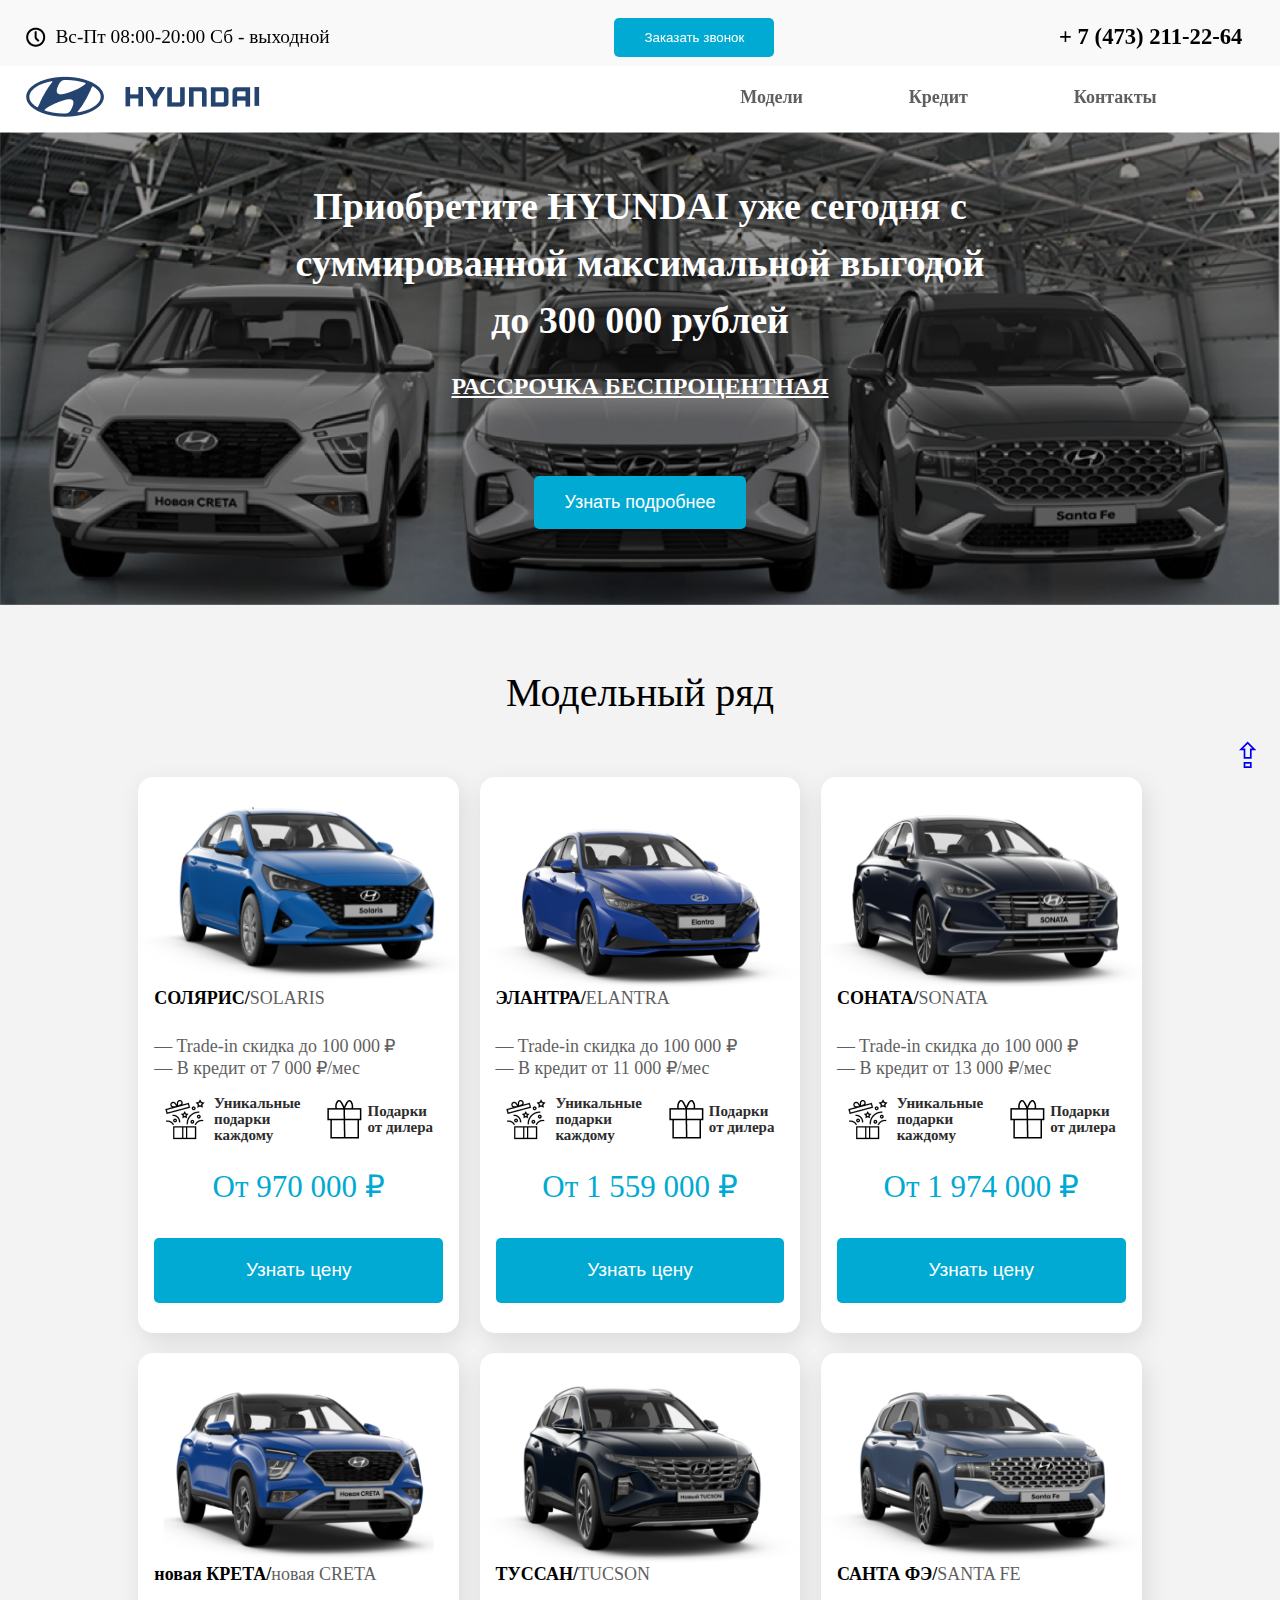
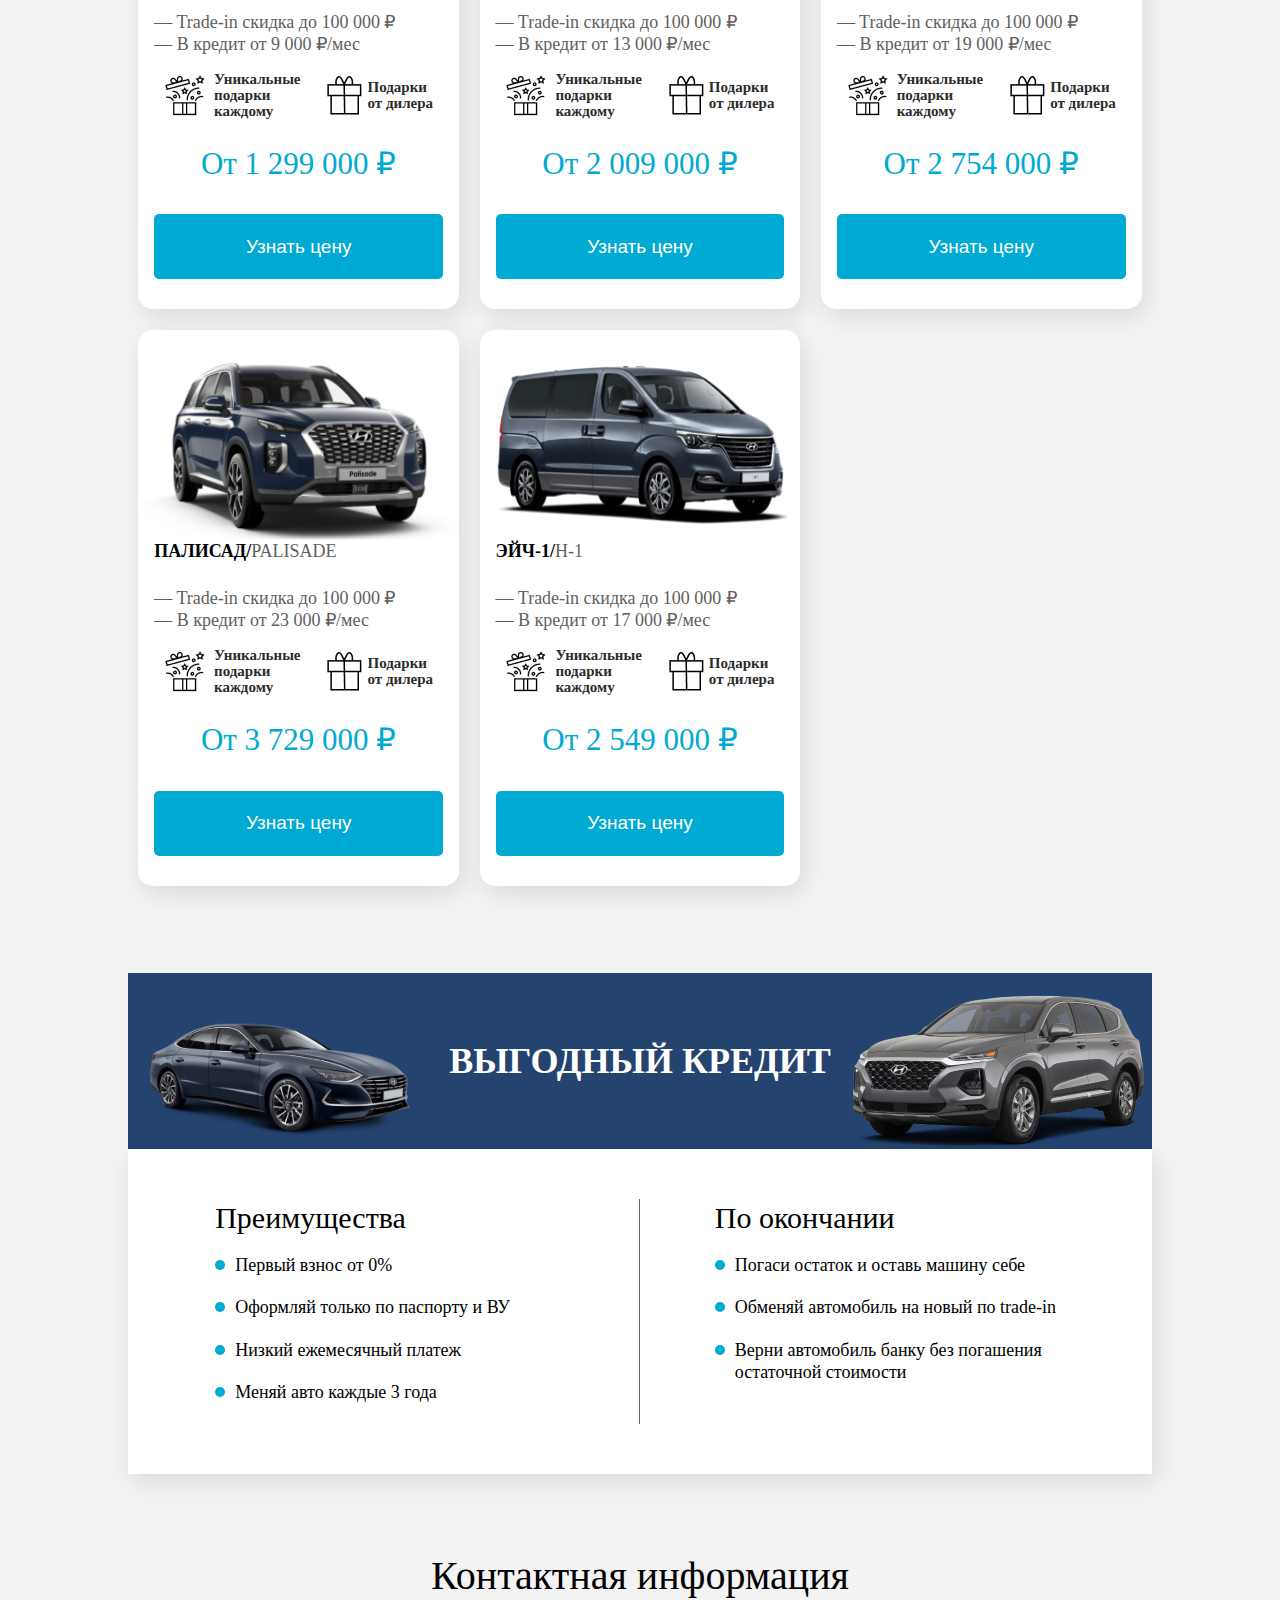
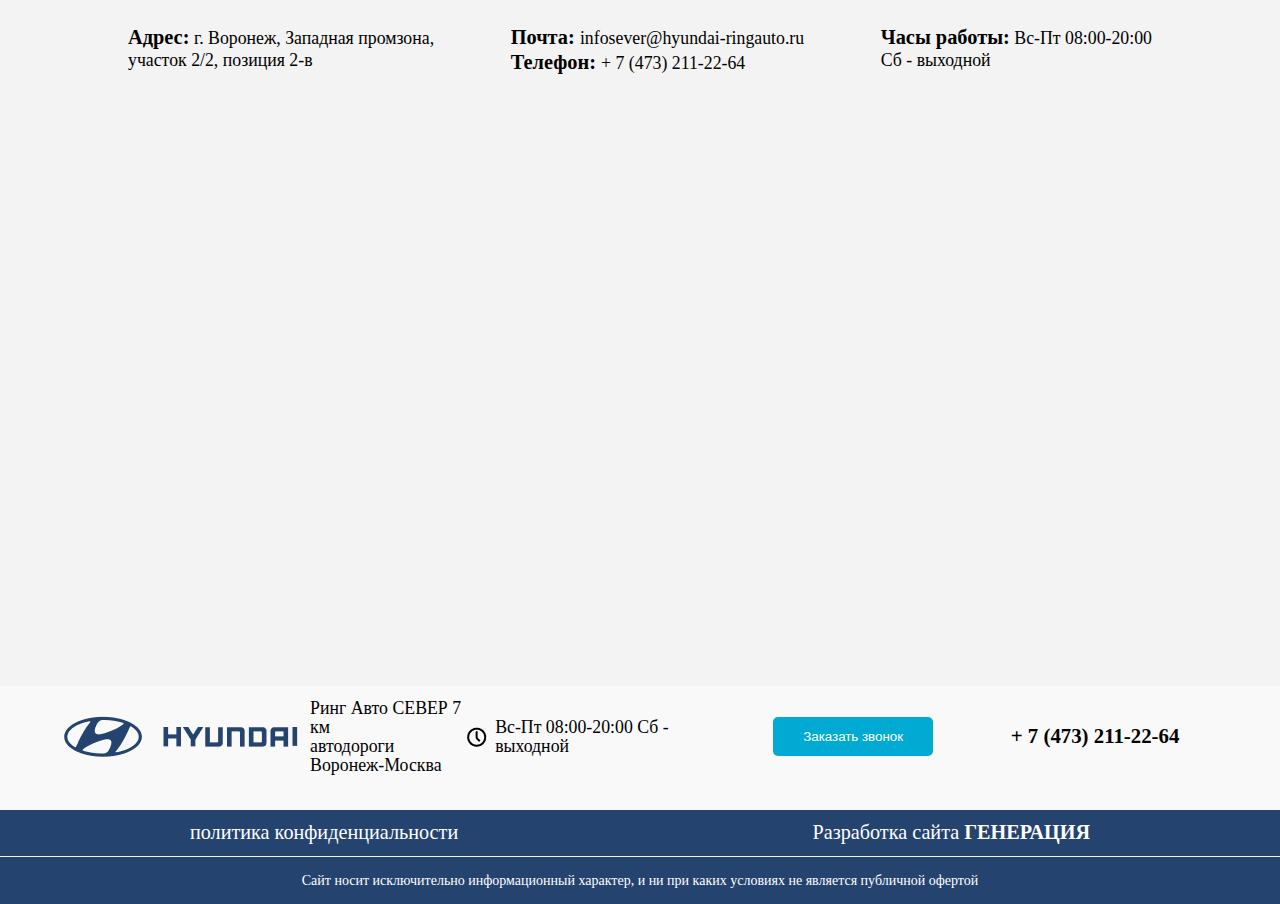
==== index.html @ 4376c02e "first commit" ====
<!DOCTYPE html>
<html lang="ru">
<head>
    <meta charset="UTF-8">
    <meta http-equiv="X-UA-Compatible" content="IE=edge">
    <meta name="viewport" content="width=device-width, initial-scale=1.0">
    <title>Hyundai</title>
    <link rel="stylesheet" href="style.css">
    <link rel="stylesheet" href="adaptiv.css">
    <script src="https://code.jquery.com/jquery-3.4.1.slim.min.js"></script>
    <script src="https://code.jquery.com/jquery-3.4.1.min.js" integrity="sha256-CSXorXvZcTkaix6Yvo6HppcZGetbYMGWSFlBw8HfCJo=" crossorigin="anonymous"></script>
    <script src="burger.js"></script>
    <script src="scroll.js"></script>
</head>
<body  id="navigation">
    <header class="header">
        <div class="top_mix">
            <div class="top_img_loc">
                <img src="./img/location.png" alt="location">
                <a>
                    Ринг Авто СЕВЕР  7 км автодороги Воронеж-Москва
                </a>
            </div>

            <div class="poz_index">
                <ul>
                    <li class="top_img_time menu_grid2">
                        <img src="./img/time.png" alt="time">
                        <p>
                            Вс-Пт 08:00-20:00 Сб - выходной 
                        </p>
                    </li>

                    <li class="menu_grid1">
                        <button class="button">
                            <a>Заказать звонок</a>
                        </button>
                    </li>

                    <li>
                        <h3>
                            + 7 (473) 211-22-64
                        </h3>
                    </li>
                </ul>
            </div>
        </div>
          <div class="conteiner">
            <div class="header__body">
                <a href="index.html" class="header__logo">
                  <img src="./img/Hyandai.png" alt="">
                </a>
                  <div class="header__burger">
                    <span> </span>
                  </div>
                    <nav class="header__menu">
                        <ol class="header__list">
                            <li>
                                <a href="#model" class="header__link">Модели</a>
                            </li>
                            <li>
                                <a href="#credit" class="header__link">Кредит</a>
                            </li>
                            <li>
                                <a href="#contact" class="header__link">Контакты</a>
                            </li>
                        </ol>
                    </nav>
                </div>
            </div> 
      </header>

    <div class="main_block">
        <img src="./img/main_block.png">

        <div class="main_block_txt">
            <h1>
                Приобретите HYUNDAI уже сегодня
                с суммированной максимальной выгодой до 300 000 рублей
            </h1>
            <p>
                рассрочка беспроцентная
            </p>
            <button>
               <a>Узнать подробнее</a>
            </button>
        </div>
    </div>

    <div>
        <p class="range" id="model">
            Модельный ряд
        </p>

        <div class="cars">
            <section>
                <div class="cars_top">
                    <img src="./img/car1.png">
                        <p>
                            <span class="cars_name">СОЛЯРИС/</span>SOLARIS
                        </p>
                </div>
                <p>
                    — Trade-in скидка до 100 000 ₽
                </p>
                <p>
                    — В кредит от 7 000 ₽/мес
                </p>
                <ul>
                    <li>
                        <img src="./img/gift-box-open.png">
                        <p>
                            Уникальные подарки каждому
                        </p>
                    </li>
                    <li>
                        <img src="./img/gift-box-close.png">
                        <p>
                            Подарки от дилера
                        </p>
                    </li>
                </ul>

                <div class="cars_bottom">
                    <a>
                        От 970 000 ₽
                    </a>
                    <br>
                    <button>
                        <a>Узнать цену</a>
                    </button>
                </div>
            </section>

            <section>
                <div class="cars_top">
                    <img src="./img/car2.png">
                        <p>
                            <span class="cars_name">ЭЛАНТРА/</span>ELANTRA
                        </p>
                </div>
                <p>
                    — Trade-in скидка до 100 000 ₽
                </p>
                <p>
                    — В кредит от 11 000 ₽/мес
                </p>
                <ul>
                    <li>
                        <img src="./img/gift-box-open.png">
                        <p>
                            Уникальные подарки каждому
                        </p>
                    </li>
                    <li>
                        <img src="./img/gift-box-close.png">
                        <p>
                            Подарки от дилера
                        </p>
                    </li>
                </ul>

                <div class="cars_bottom">
                    <a>
                        От 1 559 000 ₽
                    </a>
                    <br>
                    <button>
                        <a>Узнать цену</a>
                    </button>
                </div>
            </section>

            <section>
                <div class="cars_top">
                    <img src="./img/car3.png">
                        <p>
                            <span class="cars_name">СОНАТА/</span>SONATA
                        </p>
                </div>
                <p>
                    — Trade-in скидка до 100 000 ₽
                </p>
                <p>
                    — В кредит от 13 000 ₽/мес
                </p>
                <ul>
                    <li>
                        <img src="./img/gift-box-open.png">
                        <p>
                            Уникальные подарки каждому
                        </p>
                    </li>
                    <li>
                        <img src="./img/gift-box-close.png">
                        <p>
                            Подарки от дилера
                        </p>
                    </li>
                </ul>

                <div class="cars_bottom">
                    <a>
                        От 1 974 000 ₽
                    </a>
                    <br>
                    <button>
                        <a>Узнать цену</a>
                    </button>
                </div>
            </section>

            <section>
                <div class="cars_top">
                    <img src="./img/car4.png">
                        <p>
                            <span class="cars_name">новая КРЕТА/</span>новая CRETA
                        </p>
                </div>
                <p>
                    — Trade-in скидка до 100 000 ₽
                </p>
                <p>
                    — В кредит от 9 000 ₽/мес
                </p>
                <ul>
                    <li>
                        <img src="./img/gift-box-open.png">
                        <p>
                            Уникальные подарки каждому
                        </p>
                    </li>
                    <li>
                        <img src="./img/gift-box-close.png">
                        <p>
                            Подарки от дилера
                        </p>
                    </li>
                </ul>

                <div class="cars_bottom">
                    <a>
                        От 1 299 000 ₽
                    </a>
                    <br>
                    <button>
                        <a>Узнать цену</a>
                    </button>
                </div>
            </section>

            <section>
                <div class="cars_top">
                    <img src="./img/car5.png">
                        <p>
                            <span class="cars_name">ТУССАН/</span>TUCSON
                        </p>
                </div>
                <p>
                    — Trade-in скидка до 100 000 ₽
                </p>
                <p>
                    — В кредит от 13 000 ₽/мес
                </p>
                <ul>
                    <li>
                        <img src="./img/gift-box-open.png">
                        <p>
                            Уникальные подарки каждому
                        </p>
                    </li>
                    <li>
                        <img src="./img/gift-box-close.png">
                        <p>
                            Подарки от дилера
                        </p>
                    </li>
                </ul>

                <div class="cars_bottom">
                    <a>
                        От 2 009 000 ₽
                    </a>
                    <br>
                    <button>
                        <a>Узнать цену</a>
                    </button>
                </div>
            </section>

            <section>
                <div class="cars_top">
                    <img src="./img/car6.png">
                        <p>
                            <span class="cars_name">САНТА ФЭ/</span>SANTA FE
                        </p>
                </div>
                <p>
                    — Trade-in скидка до 100 000 ₽
                </p>
                <p>
                    — В кредит от 19 000 ₽/мес
                </p>
                <ul>
                    <li>
                        <img src="./img/gift-box-open.png">
                        <p>
                            Уникальные подарки каждому
                        </p>
                    </li>
                    <li>
                        <img src="./img/gift-box-close.png">
                        <p>
                            Подарки от дилера
                        </p>
                    </li>
                </ul>

                <div class="cars_bottom">
                    <a>
                        От 2 754 000 ₽
                    </a>
                    <br>
                    <button>
                        <a>Узнать цену</a>
                    </button>
                </div>
            </section>

            <section>
                <div class="cars_top">
                    <img src="./img/car7.png">
                        <p>
                            <span class="cars_name">ПАЛИСАД/</span>PALISADE
                        </p>
                </div>
                <p>
                    — Trade-in скидка до 100 000 ₽
                </p>
                <p>
                    — В кредит от 23 000 ₽/мес
                </p>
                <ul>
                    <li>
                        <img src="./img/gift-box-open.png">
                        <p>
                            Уникальные подарки каждому
                        </p>
                    </li>
                    <li>
                        <img src="./img/gift-box-close.png">
                        <p>
                            Подарки от дилера
                        </p>
                    </li>
                </ul>

                <div class="cars_bottom">
                    <a>
                        От 3 729 000 ₽
                    </a>
                    <br>
                    <button>
                        <a>Узнать цену</a>
                    </button>
                </div>
            </section>

            <section>
                <div class="cars_top">
                    <img src="./img/car8.png">
                        <p>
                            <span class="cars_name">ЭЙЧ-1/</span>H-1
                        </p>
                </div>
                <p>
                    — Trade-in скидка до 100 000 ₽
                </p>
                <p>
                    — В кредит от 17 000 ₽/мес
                </p>
                <ul>
                    <li>
                        <img src="./img/gift-box-open.png">
                        <p>
                            Уникальные подарки каждому
                        </p>
                    </li>
                    <li>
                        <img src="./img/gift-box-close.png">
                        <p>
                            Подарки от дилера
                        </p>
                    </li>
                </ul>

                <div class="cars_bottom">
                    <a>
                        От 2 549 000 ₽
                    </a>
                    <br>
                    <button>
                        <a>Узнать цену</a>
                    </button>
                </div>
            </section>
        </div>
    </div>

    <div class="credit" id="credit">
        <div class="credit_top">
            <img  src="./img/credit1.png"> 
            <p>
                Выгодный кредит
            </p>
            <img  src="./img/credit2.png">
        </div>
        <div class="credit_bot">
            <ul>
                <h3>
                    Преимущества
                </h3>
                <li>
                    <p>
                        Первый взнос от 0%
                    </p>
                </li>
                <li>
                    <p>
                        Оформляй только по паспорту и ВУ
                    </p>
                </li>
                <li>
                    <p>
                        Низкий ежемесячный платеж
                    </p>
                </li>
                <li>
                    <p>
                        Меняй авто каждые 3 года
                    </p>
                </li>
            </ul>
            <i class="strip"></i>
            <ul>
                <h3>
                    По окончании
                </h3>
                <li>
                    <p>
                        Погаси остаток и оставь машину себе 
                    </p>
                </li>
                <li>
                    <p>
                        Обменяй автомобиль на новый по trade-in
                    </p>
                </li>
                <li>
                    <p>
                        Верни автомобиль банку без погашения остаточной стоимости
                    </p>
                </li>
            </ul>
        </div>
    </div>

    <div class="info" id="contact">
        <h3>
            Контактная информация
        </h3>
        
        <div class="info_map">
                <p>
                    <span class="accent">Адрес:</span>
                    г. Воронеж, Западная промзона,<br>
                    участок 2/2, позиция 2-в
                </p>
            
                <p>
                    <span class="accent">
                        Почта:
                    </span>
                    infosever@hyundai-ringauto.ru
                    <br>
                    <span class="accent">
                        Телефон:
                    </span>
                    + 7 (473) 211-22-64
                </p>
                <p>
                    <span class="accent">Часы работы:</span>
                    Вс-Пт 08:00-20:00 <br>
                    Сб - выходной
                </p>
        </div>
        <div class="map">
            <iframe src="https://www.google.com/maps/embed?pb=!1m18!1m12!1m3!1d39606.941495939085!2d39.182482649386344!3d51.65189271505143!2m3!1f0!2f0!3f0!3m2!1i1024!2i768!4f13.1!3m3!1m2!1s0x413b2e8b8ccb75a3%3A0x45e059f849ba9851!2z0KHQtdGA0LLQuNGB0L3Ri9C5INGG0LXQvdGC0YAgSFlVTkRBSQ!5e0!3m2!1sru!2sru!4v1643276879809!5m2!1sru!2sru"
              style="border:0; width: 100%;
              height: 500px;
              object-fit: cover;" allowfullscreen="" loading="lazy"></iframe>
        </div>
    </div>

    <div class="basement">
                <ul>
                    <li>
                        <img src="./img/Hyandai.png">
                            <p>
                                Ринг Авто СЕВЕР  7 км
                                <br>
                                 автодороги Воронеж-Москва
                            </p>
                    </li>
                    <li>
                        <img src="./img/time.png" alt="time">
                            <p>
                                Вс-Пт 08:00-20:00 Сб - выходной 
                            </p>
                    </li>
                    <li>
                        <button class="button">
                            <a>Заказать звонок</a>
                        </button>
                    </li>
                    <li>
                        <h3>
                            + 7 (473) 211-22-64
                        </h3>
                    </li>
                </ul>
                <nav class="header__menu">
                    <ol>
                        <li>
                            <a href="#navigation"  id="gotop"> ⇪ </a>
                        </li>
                    </ol>
                </nav>
    </div>
    <div class="genera">
        <p>
            политика конфиденциальности
        </p>
        <p>
            Разработка сайта
            <span style="font-weight: bold;text-transform: uppercase; ">
                Генерация
            </span>
        </p>
    </div>
    <div class="offer">
        <p>
            Сайт носит исключительно информационный характер, и ни при каких условиях не является публичной офертой
        </p>
    </div>
</body>
</html>
---- style.css ----
*,*:before,*:after
{
    padding: 0;
    margin: 0;
    border: 0;
    box-sizing: border-box;
}
html, body
{
    margin: 0;
    padding: 0;
    font-size: 110%;
    width: 100%;
    height: 100%;
    font-family: Hyundai Sans Head;
    background: #F3F3F3;
}
img
{
    max-width: 100%;
}
.conteiner
{
    display: grid;
    grid-column-start: 1;
    grid-column-end: 3;
}
.header {
    display: grid;
    grid-template-columns: 1fr 1fr;
    margin: 1rem 5rem;
    position: fixed;
    z-index: 50;
}
.header:before{
    position: fixed;
    content: '';
    top: 0;
    left: 0;
    width: 100%;
    height: 8rem;
    background: linear-gradient(to bottom, #F9F9F9 50%, #ffffff 50%);
    z-index: 3;
}


.header__body {
    position: relative;
    display: grid;
    grid-template-columns: 1fr 1fr;
    height: 80px;
    align-items: center;
    justify-content: space-between;
}
.header__logo {
    overflow: hidden;
    position: relative;
    z-index: 5;
    margin: auto;
    margin-left: 0;
}
.header__logo img{
    max-width: 100%;
    display: block;
}
.header__burger {
    display: none;
}
.header__list {
    display: flex;
    position: relative;
    z-index: 3;
    justify-content: space-evenly;
}
.header__list li {
    list-style: none;
    margin: 0 0 0 20px;
}
.header__link {
    font-style: normal;
    font-weight: 600;
    font-size: 18px;
    line-height: 50px;
    color: #5F5F5F;
    text-decoration: none;
}
.content {
    padding: 100px 0 0 0;
}
.header__menu{
    display: contents;
}

.header a:hover
{
    color:#00AAD2;
    cursor: pointer;
}
.header ul
{
    list-style: none;
    display: grid;
    grid-template-columns: 1fr 1fr 1fr;
    align-items: center;
    justify-items: end;
}

.top_img_loc
{
    display: flex;
    align-items: center;
    z-index: 3;
}
.poz_index
{
    z-index: 3;
}
.top_img_time
{
    display: flex;
    align-items: center;
}
.header img
{
    padding-right: 9px;
}

.button
{
    display: block;
    background: #00AAD2;
    border-radius: 5px;
    padding: 12px 30px;
    list-style: none;
    color: #FFFFFF;
    cursor: pointer;
}
.button:hover
{
    background: #8AE0F4;
}

.header h3:hover
{
    color:#00AAD2;
    cursor: pointer;
}

.main_block 
{
    padding: 8rem 0 3rem 0;
    z-index: 1;
}
.main_block img
{
    position: relative;
	width: 100%;
}
.top_mix
{
    display: grid;
    grid-template-columns: 1fr 1fr;
    grid-column-start: 1;
    grid-column-end: 3;
    grid-row-start: 1;
    grid-row-end: 2;
    z-index: 3;
    justify-content: space-between;
    align-items: center;
}
.main_block_txt
{
    display: flex;
    flex-direction: column;
    align-items: center;
}
.main_block_txt h1
{
    position: absolute;
    top: 240px;
    font-weight: bold;
    font-size: 62px;
    line-height: 77px;
    text-align: center;
    color: #FFFFFF;
    max-width: 55%;
    font-size: calc(5px + 2.5vw);
}

.main_block_txt p
{
    position: absolute;
    top: 520px;
    font-weight: bold;
    font-size: 30px;
    line-height: 37px;
    text-transform: uppercase;
    color: #FFFFFF;
    text-decoration: underline;
}

.main_block_txt button
{
    position: absolute;
	top	: 650px;
    background: #00AAD2;
    border-radius: 5px;
    font-size: 25px;
    line-height: 31px;
    text-align: center;
    color: #FFFFFF;
    padding: 15px 35px;
}
.main_block_txt button:hover
{
    background: #8AE0F4;
    cursor: pointer;
}
.range
{
    font-style: normal;
    font-weight: normal;
    font-size: 40px;
    line-height: 49px;
    color: #000000;
    text-align: center;
    padding: 40px 0 50px 0;
}

.cars
{
    display: grid;
    grid-template-columns: 1fr 1fr 1fr;
    max-width: 80%;
    margin: auto;
}

  

.cars_top p
{
    font-size: 22px;
    line-height: 27px;
}
.cars_top
{
    overflow: hidden;
    padding: 0 0 8%;
}

.cars_top img
{
    height: 180px;
    margin: 30px 0 0;
    display: block;
    margin-left: auto;
    margin-right: auto 
}

.cars_name
{
    color: #000000;
    font-weight: bold;
}

.cars section
{
    background: #FFFFFF;
    box-shadow: 4px 8px 24px rgba(0, 0, 0, 0.1);
    border-radius: 15px;
    margin: 3%;
}

.cars section p
{
    font-size: 18px;
    line-height: 22px;
    color: #5F5F5F;
}

.cars p 
{
    padding-left: 5%;
}

.cars ul 
{
    list-style: none;
    display: flex;
    align-items: center;
    padding: 5% 8% 5% 8%;
}

.cars ul li
{
    display: flex;
    align-items: center;
}

.cars ul li p
{
    font-style: normal;
    font-weight: 600;
    font-size: 15px;
    line-height: 16px;
    color: #2C2C2C;
}


.cars_bottom
{
    display: flex;
    flex-direction: column;
    align-items: center;
}

.cars_bottom a
{
    text-align: center;
    font-style: normal;
    font-weight: 500;
    font-size: 31px;
    line-height: 38px;
    color: #00AAD2;
    padding: 3% 0 3%;
}

.cars_bottom button
{
    background: #00AAD2;
    border-radius: 5px;
    margin-bottom: 30px;
    width: 90%;
    padding: 21px;
}
.cars_bottom button:hover
{
    background: #8AE0F4;
    cursor: pointer;
}
.cars_bottom button a
{
    font-style: normal;
    font-weight: normal;
    font-size: 19px;
    line-height: 23px;
    text-align: center;
    color: #FFFFFF;
}

.credit
{
    padding: 6% 0;
    max-width: 80%;
    margin: auto;
}
.credit ul li::before
{
    content: '';
    width: 10px;
    min-width: 10px;
    height: 10px;
    position: relative;
    display: inline-block;
    background: #00AAD2;
    border-radius: 100%;
    margin-right: 10px;
    transform: translate(0px, 6px);
}
.credit ul li
{
    font-size: 1.125rem;
    line-height: 22px;
    color: #000000;
    margin-bottom: 10px;
    display: flex;
}
.credit_top
{
    overflow: hidden;
    display: grid;
    grid-template-columns: 30% 40% 30%;
    background: #25436F;
    align-items: center;
    justify-content: space-between;
}


.credit_top p
{
    font-style: normal;
    font-weight: bold;
    font-size: 50px;
    line-height: 62px;
    text-transform: uppercase;
    color: #FFFFFF;
    text-align: center;
}

.credit_top img
{
    margin: 20px 0 0;
    margin-left: auto;
    margin-right: auto;
}

.credit_bot
{
    padding: 50px;
    display: flex;
    justify-content: space-around;
    background: #FFFFFF;
    box-shadow: 4px 8px 24px rgba(0, 0, 0, 0.1);
}
.credit_bot ul
{
    width: 100%;
    max-width: 350px;
}
.credit_bot h3
{
    font-style: normal;
    font-weight: 500;
    font-size: 30px;
    line-height: 37px;
    color: #000000;
    padding-bottom: 5%;
}
.credit_bot p
{
    font-style: normal;
    font-weight: normal;
    font-size: 18px;
    line-height: 22px;
    color: #000000;
    padding-bottom: 3%;
}
.strip
{
    width: 1px;
    display: block;
    background: #6A6868;
}

.info h3
{
    font-style: normal;
    font-weight: normal;
    font-size: 40px;
    line-height: 49px;   
    color: #000000;
    text-align: center;
    padding-bottom: 2%;
}
.info_map
{
    max-width: 80%;
    margin: auto;
    display: flex;
    justify-content: space-between;
}
.info p
{
    font-size: calc(5px + 1vw);
}
.map{
    text-align: center;
    filter: drop-shadow(4px 8px 24px rgba(0, 0, 0, 0.1));
    margin: 2rem 5rem 4rem;
}
.accent
{
    font-style: normal;
    font-weight: 500;
    font-size: calc(5px + 1.2vw);
    line-height: 25px;
    color: #000000;
    font-weight: bold;
}

.basement
{
    background: #F9F9F9;
    padding: 1% 0 ;
}
.basement ul 
{
    display: grid;
    list-style: none;
    max-width: 80%;
    margin: auto;
    grid-template-columns: 35% 23% 21% 21%;
    justify-content: space-between;
    align-items: center;
    justify-items: stretch;
}

.basement ul li
{
    display: flex;
    align-items: center;
    justify-content: space-around;
    font-size: calc(5px + 1vw);
}
.basement ul li p 
{
    font-size: calc(5px + 1vw);
}
.basement img
{
    padding-right: 3%;
}

.basement p 
{
    font-style: normal;
    font-weight: normal;
    font-size: 15px;
    line-height: 107.6%;
    color: #000000;
}
.basement h3:hover
{
    color:#00AAD2;
    cursor: pointer;
}

.genera
{
    background: #25436F;
    padding: 1%;
    display: flex;
    justify-content: space-around;
}
.genera p
{
    font-style: normal;
    font-weight: normal;
    font-size: calc(1px + 1.5vw);
    line-height: 21px;
    color: #FFFFFF;
}
.genera ul
{
    list-style: none;
}

.offer
{
    background: #25436F;
    margin: 0.5px 0 0 0;
    text-align: center;
    padding: 1%;
    margin: 1px 0 0 0 ;
    font-style: normal;
    font-weight: normal;
    font-size: 17px;
    line-height: 21px;
    color: #FFFFFF;
}
#gotop
{
    text-decoration: none;
    display: inline-block;
    font-size: 35px;
    position: fixed;
    bottom: 7rem;
    right: 1rem;
}

@keyframes bounce {
	0%, 20%, 60%, 100% {
		transform: translateY(0);
		transform: translateY(0);
	}

	40% {
		transform: translateY(-15px);
		transform: translateY(-15px);
	}

	80% {
		transform: translateY(-10px);
		transform: translateY(-10px);
	}
}
#gotop:hover
{
    animation: bounce 1.5s;

}
---- adaptiv.css ----
@media (min-width: 1712px) and (max-width: 1860px)
{
    .main_block_txt h1 {
        top: 240px;
        font-size: 57px;
        line-height: 66px;
    }
    .main_block_txt p {
        top: 475px;
        font-size: 29px;
    }
    .main_block_txt button {
        top: 595px;
        font-size: 23px;
    }
    .credit_top p {
        font-size: 41px;
    }
}
@media (min-width: 1550px) and (max-width: 1712px)
{
    .main_block_txt h1 {
        top: 221px;
        font-size: 50px;
        line-height: 71px;
        max-width: 55%;
    }
    .main_block_txt p {
        top: 475px;
        font-size: 29px;
    }
    .main_block_txt button {
        top: 595px;
        font-size: 23px;
    }
    .credit_top p {
        font-size: 41px;
    }
 
}
@media (min-width: 1440px) and (max-width: 1550px)
{
    .main_block_txt h1 {
        top: 218px;
        font-size: 48px;
        line-height: 66px;
        max-width: 55%;
    }
    .main_block_txt p {
        top: 455px;
        font-size: 27px;
    }
    .main_block_txt button {
        top: 585px;
        font-size: 22px;
    }
    .credit_top p {
        font-size: 41px;
    }
 
}
@media (min-width: 1220px) and (max-width: 1440px)
{
    .header {
        display: grid;
        grid-template-columns: 1fr;
        margin: 1rem 0 1rem 1.5rem;
        position: fixed;
        z-index: 50;
        width: 95%;
    }
    .header:before {
        height: 7.5rem;
    }
    .header ul li {
        display: flex;
    }

    .top_mix {
        grid-template-columns: 1fr;
    }

    .top_img_loc
    {
        display: none;
    }
    .header ul {
        list-style: none;
        display: flex;
        justify-content: space-between;
    }

    .main_block_txt h1 {
        top: 178px;
        font-size: 38px;
        line-height: 57px;
        max-width: 55%;
    }
    .main_block_txt p {
        top: 368px;
        font-size: 24px;
    }
    .main_block_txt button {
        top: 476px;
        font-size: 18px;
        padding: 11px 30px;
    }
    .main_block {
        padding: 7.5rem 0 1rem 0;
    }
    .credit_top p {
        font-size: 36px;
    }
    .basement ul {
        max-width: 90%;
    }.offer {
        font-size: 14px;
    }
 
}
@media (min-width: 1024px) and (max-width: 1220px)
{
    .header {
        display: grid;
        grid-template-columns: 1fr;
        margin: 1rem 0 1rem 1.5rem;
        position: fixed;
        z-index: 50;
        width: 95%;
    }
    .header:before {
        height: 7.2rem;
    }
    .header ul li {
        display: flex;
    }

    .top_mix {
        grid-template-columns: 1fr;
    }

    .top_img_loc
    {
        display: none;
    }
    .header ul {
        list-style: none;
        display: flex;
        justify-content: space-between;
    }

    .main_block_txt h1 {
        top: 164px;
        font-size: 29px;
        line-height: 49px;
        max-width: 59%;
    }
    .main_block_txt p {
        top: 331px;
        font-size: 21px;
    }
    .main_block_txt button {
        top: 424px;
        font-size: 17px;
        padding: 10px 30px;
    }
    .main_block {
        padding: 7.2rem 0 1rem 0;
    }
    .range {
        padding: 35px 0 40px 0;
    }
    .credit_top p {
        font-size: 30px;
    }
    .basement ul {
        max-width: 90%;
    }.offer {
        font-size: 14px;
    }
}
@media (min-width: 768px) and (max-width: 1024px)
{
    .header {
        display: grid;
        grid-template-columns: 1fr;
        margin: 1rem 0 1rem 1.5rem;
        position: fixed;
        z-index: 50;
        width: 95%;
    }
    .header:before {
        height: 7.2rem;
    }
    .header ul li {
        display: flex;
    }

    .top_mix {
        grid-template-columns: 1fr;
    }

    .top_img_loc
    {
        display: none;
    }
    .header ul {
        list-style: none;
        display: flex;
        justify-content: space-between;
    }

    .main_block_txt h1 {
        top: 151px;
        font-size: 25px;
        line-height: 40px;
        max-width: 80%;
    }
    
    .main_block_txt p {
        top: 259px;
        font-size: 20px;
    }
    .main_block_txt button {
        top: 336px;
        font-size: 14px;
        padding: 7px 21px;
    }
    .main_block {
        padding: 7.2rem 0 1rem 0;
    }
    .range {
        padding: 5px 0 30px 0;
        font-size: 35px;
    }
    .cars {
        grid-template-columns: 1fr 1fr;
    }
    .credit_top p {
        font-size: 23px;
    }
    .info h3 {
        font-size: 35px;
    }
    .basement ul {
        max-width: 90%;
    }.offer {
        font-size: 14px;
    }
    .genera p
    {
        font-size: calc(1px + 2.4vw);
    }
}
@media (min-width: 650px) and (max-width: 768px)
{
    .header {
        display: grid;
        grid-template-columns: 1fr;
        margin: 1rem 0 1rem 1.5rem;
        position: fixed;
        z-index: 50;
        width: 95%;
    }
    .header:before {
        height: 7.2rem;
    }
    .header ul li {
        display: flex;
    }

    .top_mix {
        grid-template-columns: 1fr;
    }
    .main_block img {
        width: 100%;
        height: 100%;
        object-fit: cover;
    }
    .main_block {
        padding: 0;
        height: 455px;
    }
    .top_img_loc
    {
        display: none;
    }
    .header ul {
        display: grid;
    }

    .main_block_txt h1 {
        top: 141px;
        font-size: 26px;
        line-height: 37px;
        max-width: 80%;
    }
    
    .main_block_txt p {
        top: 259px;
        font-size: 20px;
    }
    .main_block_txt button {
        top: 336px;
        font-size: 14px;
        padding: 7px 21px;
    }
    .main_block {
        padding: 7.2rem 0 1rem 0;
    }
    .range {
        padding: 5px 0 30px 0;
        font-size: 35px;
    }
    .cars {
        grid-template-columns: 1fr 1fr;
        max-width: 90%;
    }
    .credit_top p {
        font-size: 19px;
    }
    .info h3 {
        font-size: 35px;
    }
    .info_map {
        max-width: 90%;
    }
    .map{
        margin: 1rem 2rem 2rem;
    }
    .basement ul {
        max-width: 90%;
    }.offer {
        font-size: 14px;
    }
    .genera p
    {
        font-size: calc(1px + 2.4vw);
    }
}
@media (min-width: 550px) and (max-width: 650px)
{
    .header ul li p
    {
        font-size: 14px;
    }
    .header ul li h3
    {
        font-size: 18px;
    }
    .button {
        background: none;
        border-radius: 0px;
        padding: 0px;
        list-style: none;
        color: #00AAD2;
        cursor: pointer;
    }
    .header {
        display: grid;
        grid-template-columns: 1fr;
        margin: 1rem 0 1rem 1.5rem;
        position: fixed;
        z-index: 50;
        width: 95%;
    }
    .header:before {
        height: 6rem;
    }
    .header ul li {
        display: flex;
    }

    .top_mix {
        grid-template-columns: 1fr;
    }
    .main_block img {
        width: 100%;
        height: 100%;
        object-fit: cover;
    }
    .main_block {
        padding: 0;
        height: 455px;
    }
    .top_img_loc
    {
        display: none;
    }
    .header ul {
        display: grid;
    }

    .main_block_txt h1 {
        top: 141px;
        font-size: 26px;
        line-height: 37px;
        max-width: 80%;
    }
    
    .main_block_txt p {
        top: 259px;
        font-size: 20px;
    }
    .main_block_txt button {
        top: 336px;
        font-size: 14px;
        padding: 7px 21px;
    }
    .main_block {
        padding: 6rem 0 1rem 0;
    }
    .range {
        padding: 5px 0 30px 0;
        font-size: 35px;
    }
    .cars {
        grid-template-columns: 1fr;
        max-width: 90%;
    }
    .credit_top p {
        font-size: 16px;
    }
    .credit_bot {
        flex-direction: column;
    }
    .info h3 {
        font-size: 35px;
    }
    .info_map {
        max-width: 90%;
    }
    .basement ul {
        max-width: 90%;
    }.offer {
        font-size: 14px;
    }
    .genera p
    {
        font-size: calc(1px + 2.7vw);
    }
}

@media (min-width: 425px) and (max-width: 550px)
{
    .header ul 
    {
        justify-items: center;
        display: grid;
    }
    .header ul li p
    {
        font-size: 12px;
    }
    .header ul li h3
    {
        font-size: 16px;
    }
    .button {
        background: none;
        border-radius: 0px;
        padding: 0px;
        list-style: none;
        color: #00AAD2;
        cursor: pointer;
    }
    .header {
        display: grid;
        grid-template-columns: 1fr;
        margin: 0.6rem 0 0.5rem 0.6rem;
        position: fixed;
        z-index: 50;
        width: 95%;
    }
    .header:before {
        height: 5rem;
    }
    .header ul li {
        display: flex;
    }

    .top_mix {
        grid-template-columns: 1fr;
    }
    .main_block img {
        width: 100%;
        height: 100%;
        object-fit: cover;
    }
    .main_block {
        padding: 0;
        height: 455px;
    }
    .top_img_loc
    {
        display: none;
    }


    .main_block_txt h1 {
        top: 130px;
        font-size: 23px;
        line-height: 37px;
        max-width: 90%;
    }
    
    .main_block_txt p {
        top: 259px;
        font-size: 18px;
    }
    .main_block_txt button {
        top: 336px;
        font-size: 14px;
        padding: 7px 21px;
    }
    .main_block {
        padding: 5rem 0 1rem 0;
    }
    .range {
        padding: 5px 0 30px 0;
        font-size: 35px;
    }
    .cars {
        grid-template-columns: 1fr;
        max-width: 90%;
    }
    .credit {
        max-width: 100%;
    }
    .credit_top p {
        font-size: 16px;
    }
    .credit_bot {
        flex-direction: column;
    }
    .info h3 {
        font-size: 35px;
    }
    .info_map {
        max-width: 90%;
    }
    .map{
        margin: 1rem 2rem 2rem;
    }
    .basement ul {
        max-width: 90%;
    }.offer {
        font-size: 14px;
    }
    .genera p
    {
        font-size: calc(1px + 2.9vw);
    }
}
@media (min-width: 375px) and (max-width: 425px)
{
    .header ul 
    {
        justify-items: center;
        display: grid;
    }
    .header ul li p
    {
        font-size: 11.5px;
    }
    .header ul li h3
    {
        font-size: 14px;
    }
    .button {
        background: none;
        border-radius: 0px;
        padding: 0px;
        list-style: none;
        color: #00AAD2;
        cursor: pointer;
    }
    .header {
        display: grid;
        grid-template-columns: 1fr;
        margin: 0.6rem 0 0.5rem 0.6rem;
        position: fixed;
        z-index: 50;
        width: 95%;
    }
    .header:before {
        height: 5rem;
    }
    .header ul li {
        display: flex;
    }

    .top_mix {
        grid-template-columns: 1fr;
    }
    .main_block img {
        width: 100%;
        height: 100%;
        object-fit: cover;
    }
    .main_block {
        padding: 0;
        height: 455px;
    }
    .top_img_loc
    {
        display: none;
    }


    .main_block_txt h1 {
        top: 125px;
        font-size: 20px;
        line-height: 37px;
        max-width: 90%;
    }
    
    .main_block_txt p {
        top: 259px;
        font-size: 18px;
    }
    .main_block_txt button {
        top: 336px;
        font-size: 14px;
        padding: 7px 21px;
    }
    .main_block {
        padding: 5rem 0 1rem 0;
    }
    .range {
        padding: 5px 0 30px 0;
        font-size: 35px;
    }
    .cars {
        grid-template-columns: 1fr;
        max-width: 90%;
    }
    .credit {
        max-width: 100%;
    }
    .credit_top p {
        font-size: 16px;
    }
    .credit_top {
        grid-template-columns: 1fr 1fr 1fr;
    }

    .credit_bot {
        flex-direction: column;
    }
    .info h3 {
        font-size: 35px;
    }
    .info_map {
        max-width: 90%;
    }
    .map{
        margin: 1rem 2rem 2rem;
    }
    .basement ul {
        max-width: 90%;
    }.offer {
        font-size: 14px;
    }
    .genera p
    {
        font-size: calc(1px + 3vw);
    }
}
@media (max-width: 375px)
{
    .header ul 
    {
        justify-items: center;
        display: grid;
    }
    .header ul li p
    {
        font-size: 11.5px;
    }
    .header ul li h3
    {
        font-size: 14px;
    }
    .button {
        background: none;
        border-radius: 0px;
        padding: 0px;
        list-style: none;
        color: #00AAD2;
        cursor: pointer;
    }
    .header {
        display: grid;
        grid-template-columns: 1fr;
        margin: 0.6rem 0 0.5rem 0.6rem;
        position: fixed;
        z-index: 50;
        width: 95%;
    }
    .header:before {
        height: 5rem;
    }
    .header ul li {
        display: flex;
    }

    .top_mix {
        grid-template-columns: 1fr;
    }
    .main_block img {
        width: 100%;
        height: 100%;
        object-fit: cover;
    }
    .main_block {
        padding: 0;
        height: 455px;
    }
    .top_img_loc
    {
        display: none;
    }


    .main_block_txt h1 {
        top: 115px;
        font-size: 21px;
        line-height: 33px;
        max-width: 90%;
    }
    
    .main_block_txt p {
        top: 259px;
        font-size: 18px;
    }
    .main_block_txt button {
        top: 336px;
        font-size: 14px;
        padding: 7px 21px;
    }
    .main_block {
        padding: 5rem 0 1rem 0;
    }
    .range {
        padding: 5px 0 30px 0;
        font-size: 35px;
    }
    .cars {
        grid-template-columns: 1fr;
        max-width: 99%;
    }
    .credit {
        max-width: 100%;
    }
    .credit_top p {
        font-size: 16px;
    }
    .credit_top {
        grid-template-columns: 1fr 1fr 1fr;
    }

    .credit_bot {
        flex-direction: column;
    }
    .info h3 {
        font-size: 35px;
    }
    .info_map {
        max-width: 90%;
    }
    .map{
        margin: 1rem 2rem 2rem;
    }
    .basement ul {
        max-width: 90%;
    }.offer {
        font-size: 14px;
    }
    .genera p
    {
        font-size: calc(1px + 3vw);
    }
}

@media (max-width: 768px){
    .accent
    {
        font-size: calc(5px + 2vw);
    }
    .info p
    {
        font-size: calc(5px + 1.5vw);
    }
    .basement img {
        max-width: calc(100% - 20%);
    }
    .genera
    {
        flex-direction: column;
        text-align: center;
    }
    .header__logo img {
        max-width: 75%;
        display: block;
    }
    body.lock{
        overflow: hidden;
    }
    .header__body{
        height: 50px;
    }
    .header__burger {
        display: block;
        width: 30px;
        height: 20px;
        z-index: 3;
        position: absolute;
        right: 1em;
    }
    .header__burger span{
        position: absolute;
        background-color:#25436F;
        position: absolute;
        right: 0;
        width: 75%;
        height: 2px;
        top: 9px;
        transition: all 0.3s ease 0s;
    }
    .header__burger:before,
    .header__burger:after{
        content:'';
        background-color:#25436F;
        position: absolute;
        width: 100%;
        height: 2px;
        left: 0;
        transition: all 0.3s ease 0s;

    }
    .header__burger:before{
        top: 0;
    }
    .header__burger:after{
        bottom: 0;
    }
    .header__burger.active:before{
        transform: rotate(45deg);
        top: 9px;
    }
    .header__burger.active:after{
        transform: rotate(-45deg);
        bottom: 9px;
    }
    .header__burger.active span{
        transform: scale(0);
    }
    .header__menu{
        position: fixed;
    display: block;
    top: -100%;
    left: 50%;
    width: 100%;
    overflow: auto;
    height: 100%;
    background-color: white;
    padding: 45px 0px 0px 35px;
    transition: all 0.3s ease 0s;
    z-index: 2;
    }
    .header__menu.active{
        top: 5rem;
        transition: all 0.3s ease 0s;
    }

    .header__list{
        display: block;
    }
    .header__list li {
        margin: 0 0 20px 0;
    }
    .header__link{
        font-size: 24px;
    }

}
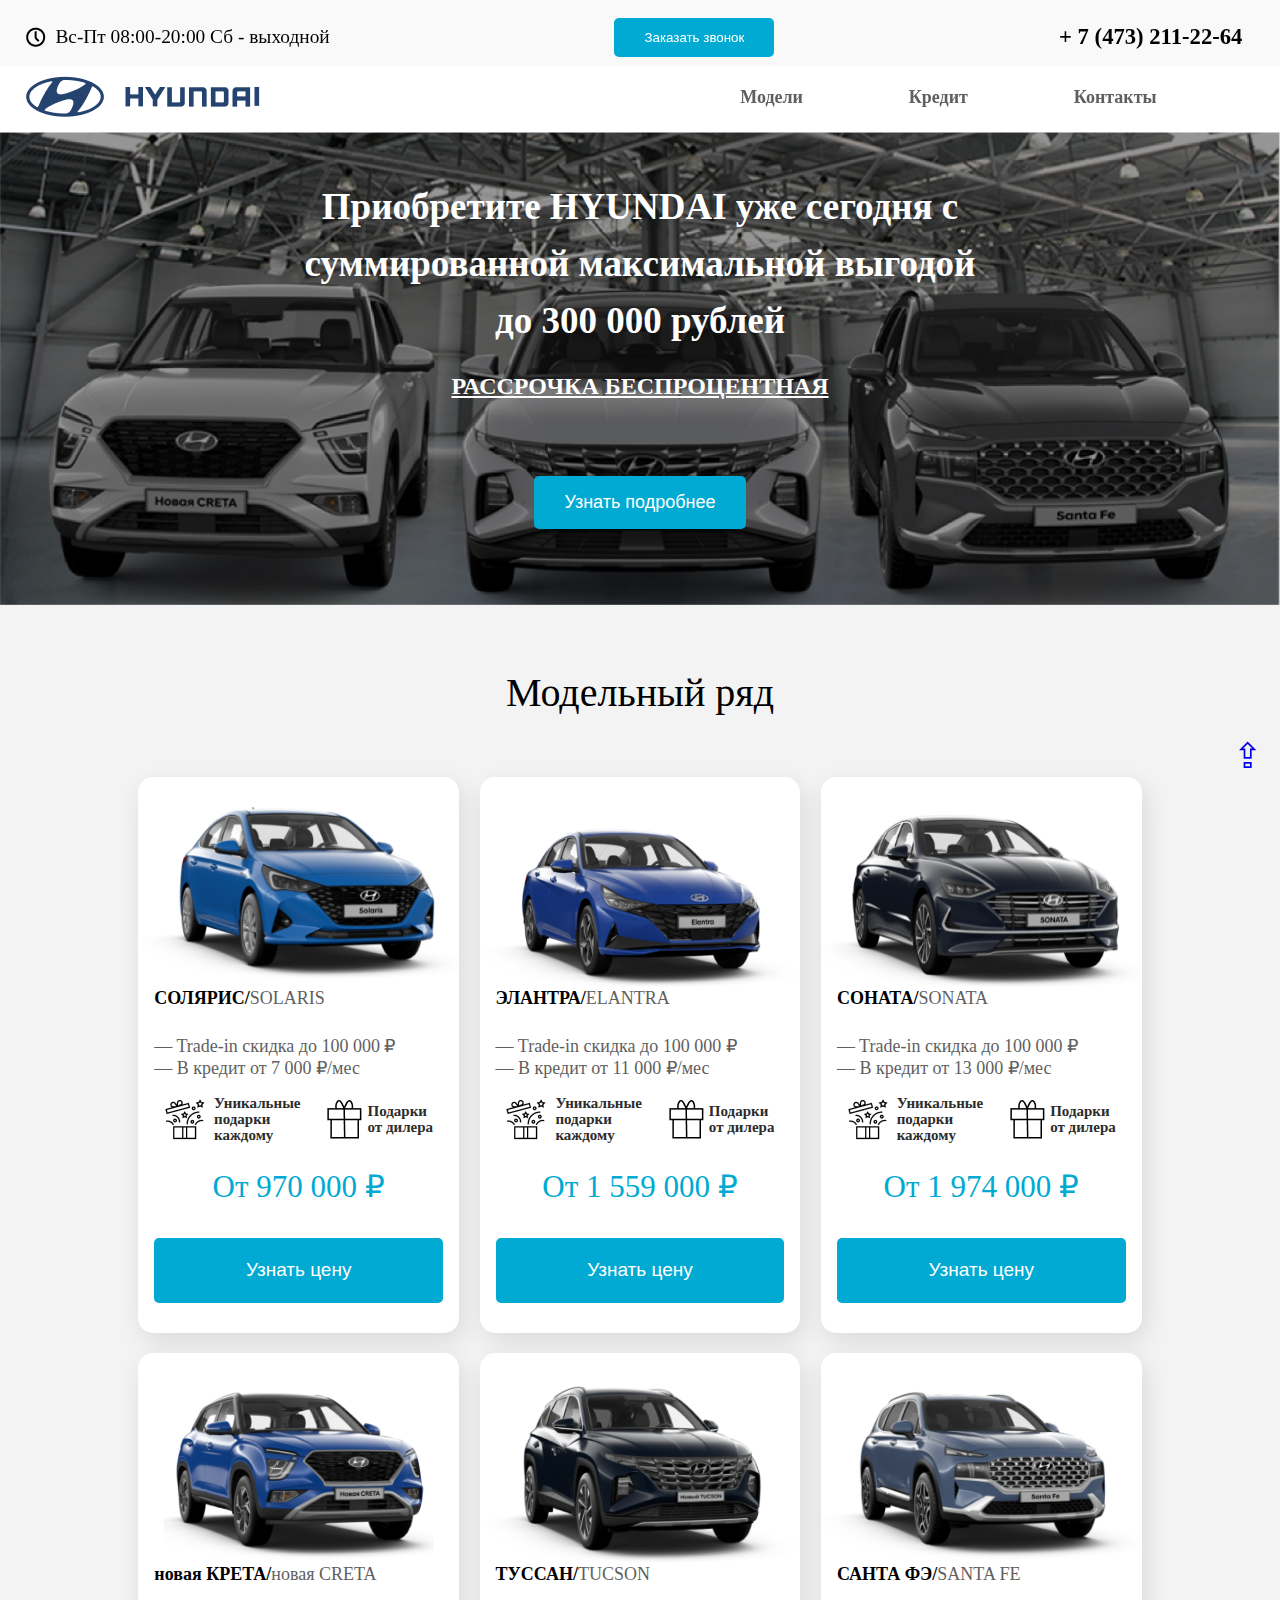
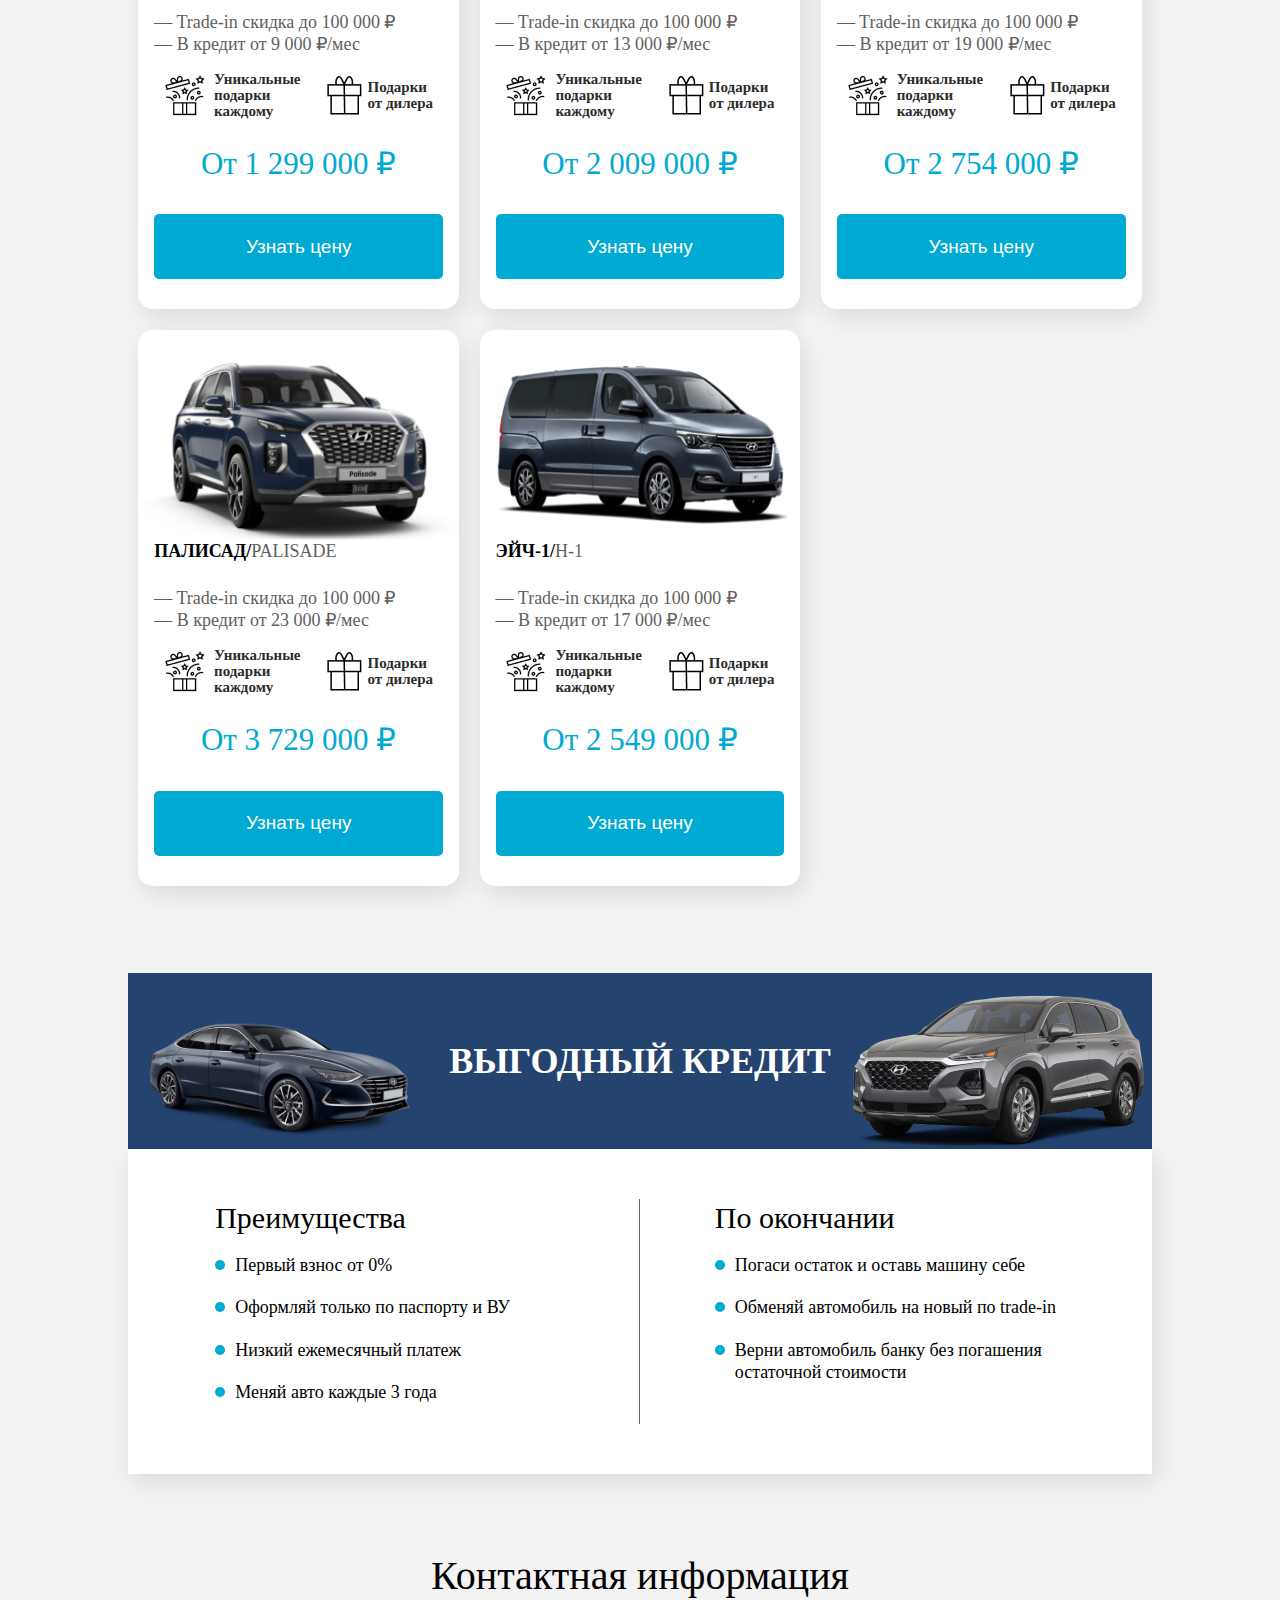
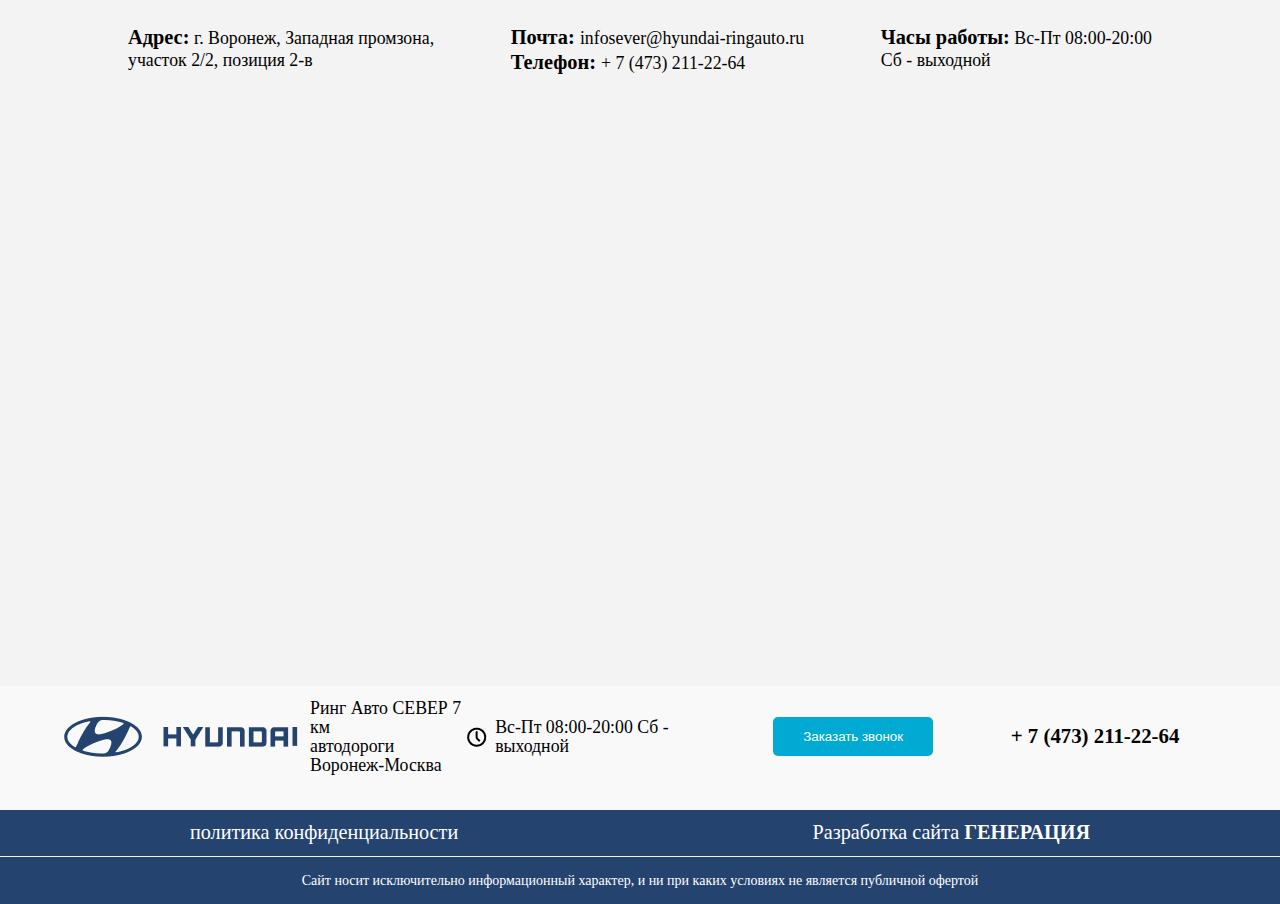
==== commit 1822de39: "1" ====
--- a/index.html
+++ b/index.html
@@ -17,9 +17,9 @@
         <div class="top_mix">
             <div class="top_img_loc">
                 <img src="./img/location.png" alt="location">
-                <a>
+                <p>
                     Ринг Авто СЕВЕР  7 км автодороги Воронеж-Москва
-                </a>
+                </p>
             </div>
 
             <div class="poz_index">
--- a/style.css
+++ b/style.css
@@ -12,8 +12,16 @@
     font-size: 110%;
     width: 100%;
     height: 100%;
+    font-family: Hyundai Sans Head Office;
+    background: #F3F3F3;
+}
+p
+{
     font-family: Hyundai Sans Head;
-    background: #F3F3F3;
+}
+h3
+{
+    font-family: Hyundai Sans Head;
 }
 img
 {
--- a/adaptiv.css
+++ b/adaptiv.css
@@ -2,7 +2,7 @@
 {
     .main_block_txt h1 {
         top: 240px;
-        font-size: 57px;
+        font-size: 52px;
         line-height: 66px;
     }
     .main_block_txt p {
@@ -21,7 +21,7 @@
 {
     .main_block_txt h1 {
         top: 221px;
-        font-size: 50px;
+        font-size: 47px;
         line-height: 71px;
         max-width: 55%;
     }
@@ -42,7 +42,7 @@
 {
     .main_block_txt h1 {
         top: 218px;
-        font-size: 48px;
+        font-size: 44px;
         line-height: 66px;
         max-width: 55%;
     }
@@ -92,7 +92,7 @@
 
     .main_block_txt h1 {
         top: 178px;
-        font-size: 38px;
+        font-size: 37px;
         line-height: 57px;
         max-width: 55%;
     }
@@ -212,7 +212,7 @@
 
     .main_block_txt h1 {
         top: 151px;
-        font-size: 25px;
+        font-size: 26px;
         line-height: 40px;
         max-width: 80%;
     }
@@ -392,10 +392,10 @@
     }
 
     .main_block_txt h1 {
-        top: 141px;
-        font-size: 26px;
+        top: 120px;
+        font-size: 25px;
         line-height: 37px;
-        max-width: 80%;
+        max-width: 82%;
     }
     
     .main_block_txt p {
@@ -499,7 +499,7 @@
 
     .main_block_txt h1 {
         top: 130px;
-        font-size: 23px;
+        font-size: 21px;
         line-height: 37px;
         max-width: 90%;
     }
@@ -610,7 +610,7 @@
 
     .main_block_txt h1 {
         top: 125px;
-        font-size: 20px;
+        font-size: calc(7px + 3vw);
         line-height: 37px;
         max-width: 90%;
     }
@@ -680,7 +680,7 @@
     }
     .header ul li h3
     {
-        font-size: 14px;
+        font-size: 12px;
     }
     .button {
         background: none;
@@ -724,8 +724,8 @@
 
 
     .main_block_txt h1 {
-        top: 115px;
-        font-size: 21px;
+        top: 130px;
+        font-size: calc(7px + 4vw);
         line-height: 33px;
         max-width: 90%;
     }
@@ -782,7 +782,14 @@
         font-size: calc(1px + 3vw);
     }
 }
-
+@media (min-width: 768px) and (max-width: 886px){
+    .main_block_txt h1 {
+        font-size: 27px;
+    }
+    .main_block_txt p {
+        top: 272px;
+    }
+}
 @media (max-width: 768px){
     .accent
     {
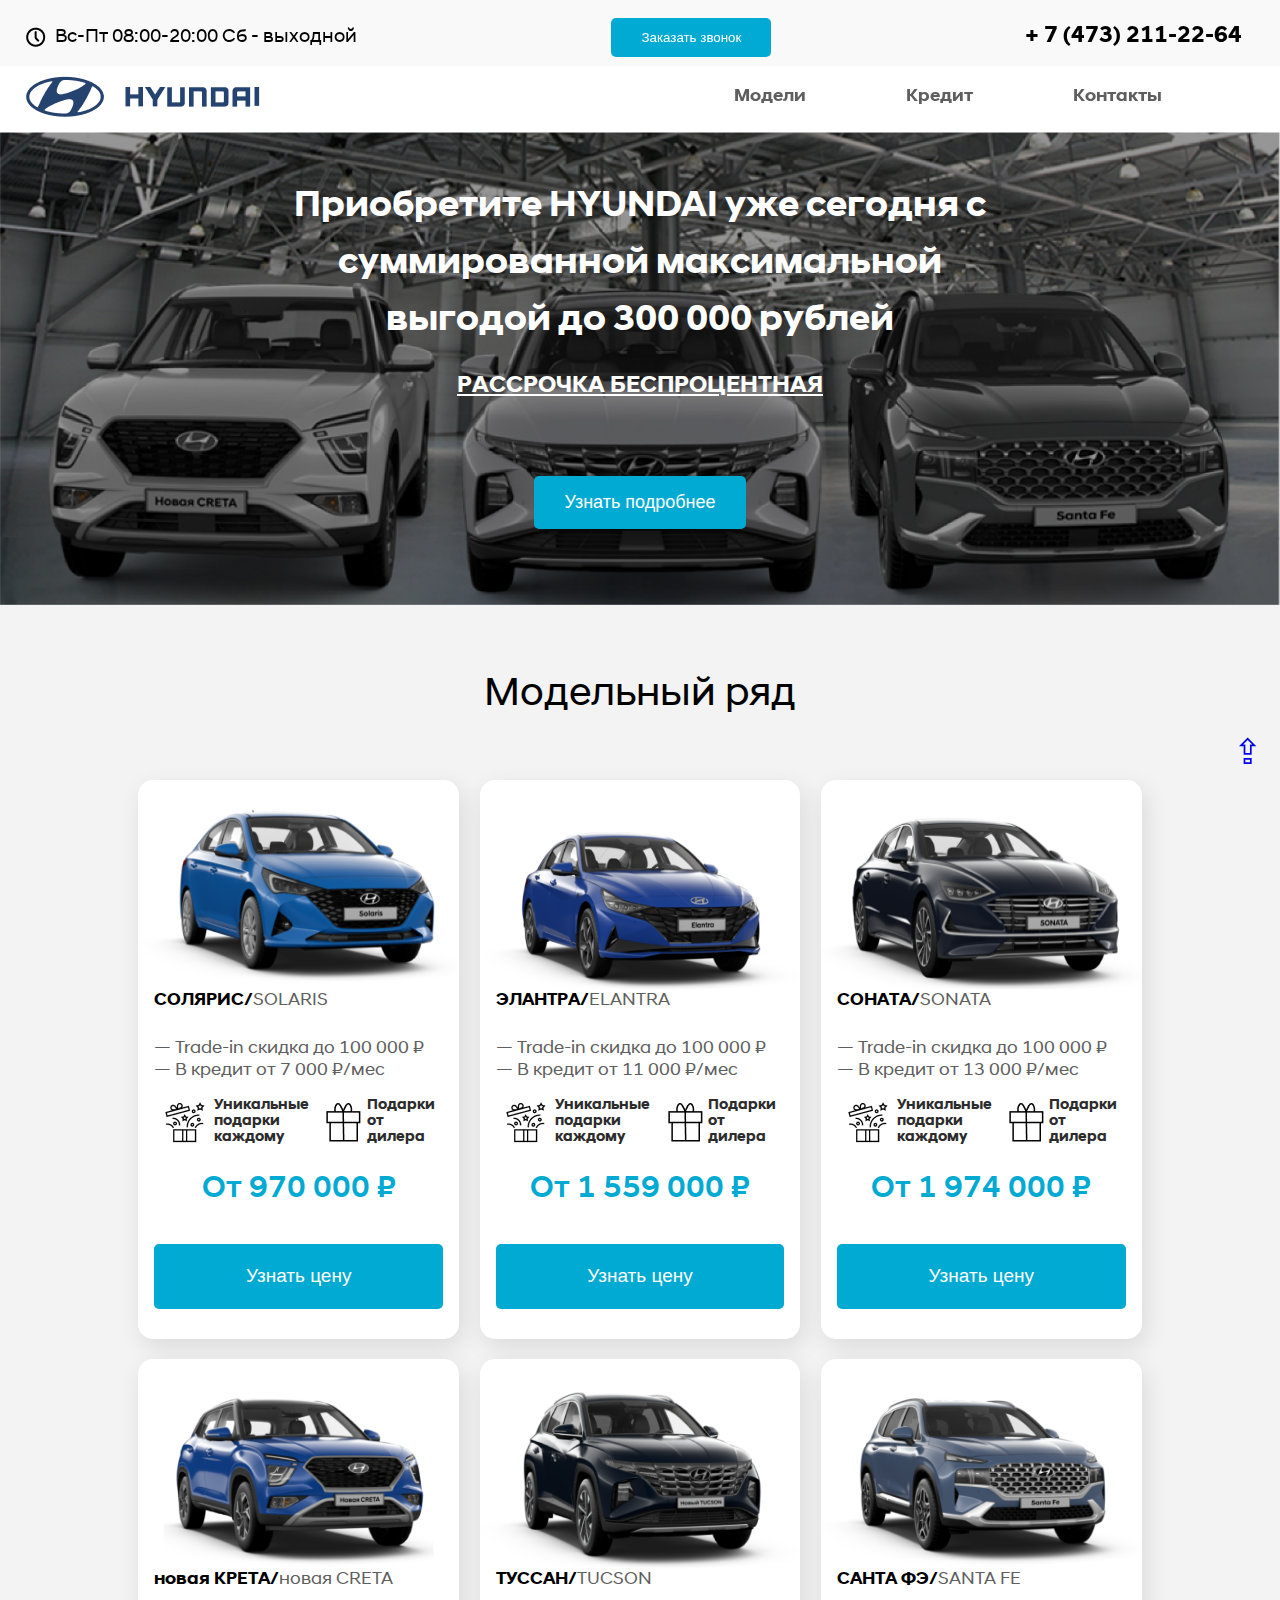
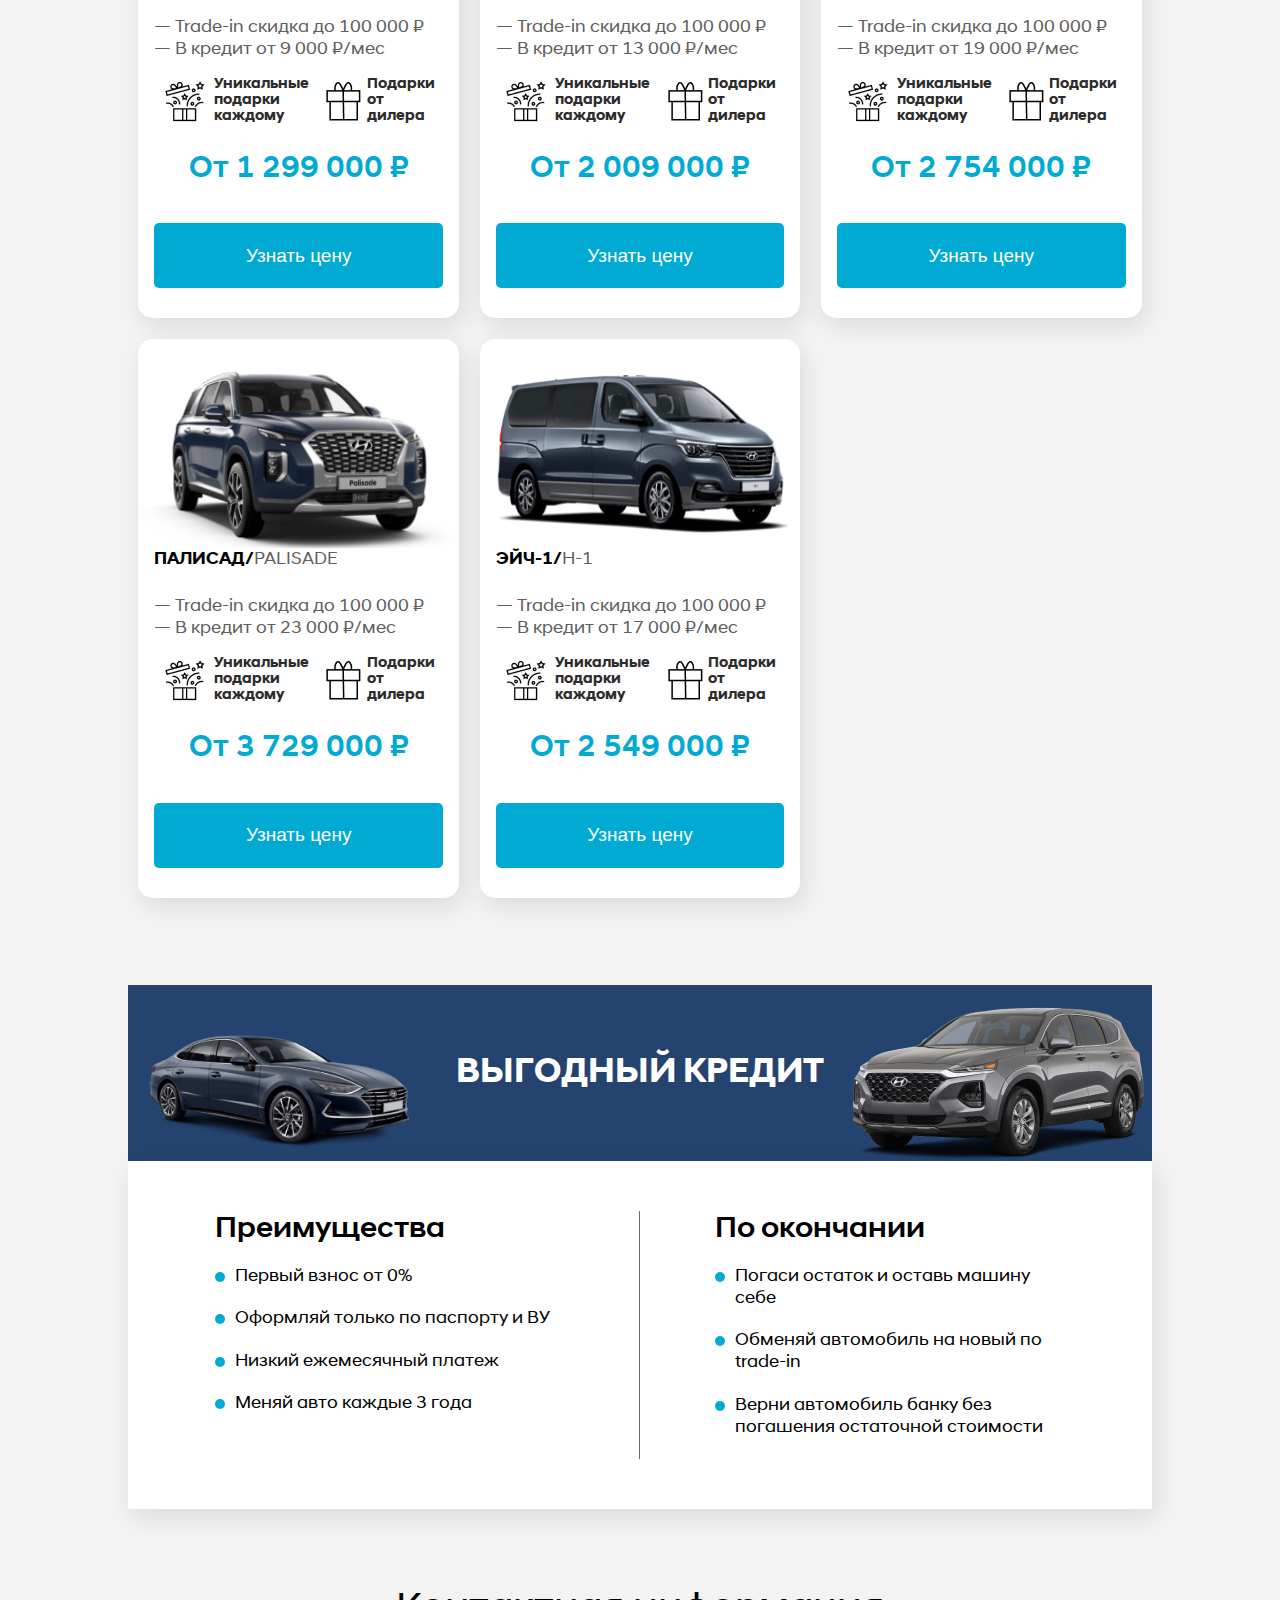
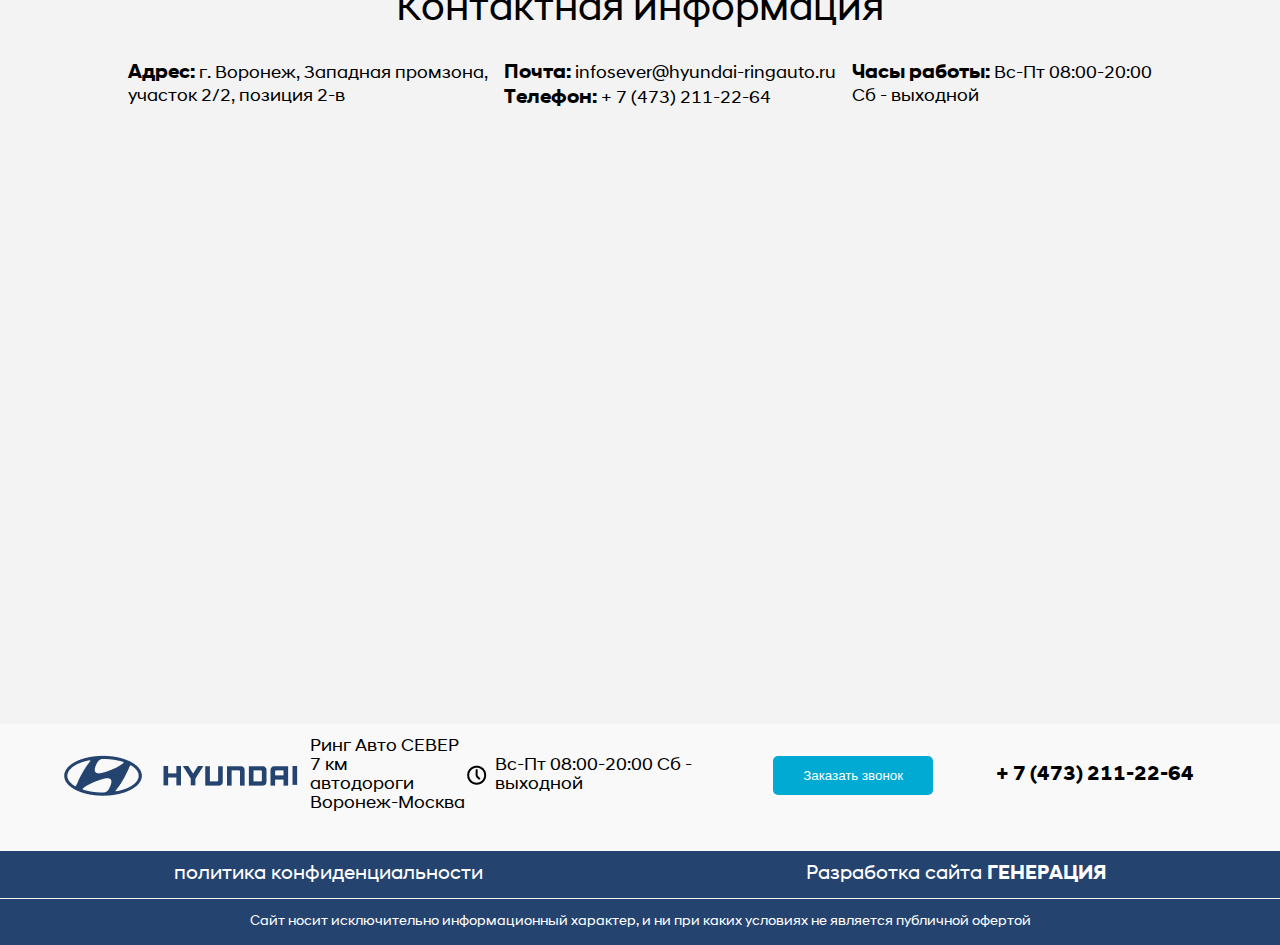
==== commit f9489e4a: "1" ====
--- a/index.html
+++ b/index.html
@@ -7,6 +7,7 @@
     <title>Hyundai</title>
     <link rel="stylesheet" href="style.css">
     <link rel="stylesheet" href="adaptiv.css">
+    <link rel="stylesheet" href="./font/Hyundai Sans/stylesheet.css">
     <script src="https://code.jquery.com/jquery-3.4.1.slim.min.js"></script>
     <script src="https://code.jquery.com/jquery-3.4.1.min.js" integrity="sha256-CSXorXvZcTkaix6Yvo6HppcZGetbYMGWSFlBw8HfCJo=" crossorigin="anonymous"></script>
     <script src="burger.js"></script>
--- a/style.css
+++ b/style.css
@@ -14,14 +14,6 @@
     height: 100%;
     font-family: Hyundai Sans Head Office;
     background: #F3F3F3;
-}
-p
-{
-    font-family: Hyundai Sans Head;
-}
-h3
-{
-    font-family: Hyundai Sans Head;
 }
 img
 {
--- a/font/Hyundai Sans/stylesheet.css
+++ b/font/Hyundai Sans/stylesheet.css
@@ -0,0 +1,240 @@
+@font-face {
+    font-family: 'Hyundai Sans Text Office';
+    src: url('HyundaiSansTextOffice-Italic.ttf') format('truetype');
+    font-weight: normal;
+    font-style: italic;
+    font-display: swap;
+}
+
+@font-face {
+    font-family: 'Hyundai Sans Head Office';
+    src: url('HyundaiSansHeadOffice-Medium.ttf') format('truetype');
+    font-weight: 500;
+    font-style: normal;
+    font-display: swap;
+}
+
+@font-face {
+    font-family: 'Hyundai Sans Text Office';
+    src: url('HyundaiSansTextOffice-BoldItalic.ttf') format('truetype');
+    font-weight: bold;
+    font-style: italic;
+    font-display: swap;
+}
+
+@font-face {
+    font-family: 'Hyundai Sans Head Office';
+    src: url('HyundaiSansHeadOffice-Light.ttf') format('truetype');
+    font-weight: 300;
+    font-style: normal;
+    font-display: swap;
+}
+
+@font-face {
+    font-family: 'Hyundai Sans Head Office';
+    src: url('HyundaiSansHeadOffice-Regular.ttf') format('truetype');
+    font-weight: normal;
+    font-style: normal;
+    font-display: swap;
+}
+
+@font-face {
+    font-family: 'Hyundai Sans Head Office';
+    src: url('HyundaiSansHeadOffice-Bold.ttf') format('truetype');
+    font-weight: bold;
+    font-style: normal;
+    font-display: swap;
+}
+
+@font-face {
+    font-family: 'Hyundai Sans Head Office';
+    src: url('HyundaiSansHeadOffice-Light_1.ttf') format('truetype');
+    font-weight: 300;
+    font-style: normal;
+    font-display: swap;
+}
+
+@font-face {
+    font-family: 'Hyundai Sans Head Office';
+    src: url('HyundaiSansHeadOffice-Medium_1.ttf') format('truetype');
+    font-weight: 500;
+    font-style: normal;
+    font-display: swap;
+}
+
+@font-face {
+    font-family: 'Hyundai Sans Head Office';
+    src: url('HyundaiSansHeadOffice-Regular_1.ttf') format('truetype');
+    font-weight: normal;
+    font-style: normal;
+    font-display: swap;
+}
+
+@font-face {
+    font-family: 'Hyundai Sans Text Office';
+    src: url('HyundaiSansTextOffice-BoldItalic_1.ttf') format('truetype');
+    font-weight: bold;
+    font-style: italic;
+    font-display: swap;
+}
+
+@font-face {
+    font-family: 'Hyundai Sans Text Office';
+    src: url('HyundaiSansTextOffice-Bold.ttf') format('truetype');
+    font-weight: bold;
+    font-style: normal;
+    font-display: swap;
+}
+
+@font-face {
+    font-family: 'Hyundai Sans Text Office';
+    src: url('HyundaiSansTextOffice-BoldItalic_2.ttf') format('truetype');
+    font-weight: bold;
+    font-style: italic;
+    font-display: swap;
+}
+
+@font-face {
+    font-family: 'Hyundai Sans Text Office';
+    src: url('HyundaiSansTextOffice-Bold_1.ttf') format('truetype');
+    font-weight: bold;
+    font-style: normal;
+    font-display: swap;
+}
+
+@font-face {
+    font-family: 'Hyundai Sans Text Office';
+    src: url('HyundaiSansTextOffice-Italic_1.ttf') format('truetype');
+    font-weight: normal;
+    font-style: italic;
+    font-display: swap;
+}
+
+@font-face {
+    font-family: 'Hyundai Sans Text Office';
+    src: url('HyundaiSansTextOffice-Italic_2.ttf') format('truetype');
+    font-weight: normal;
+    font-style: italic;
+    font-display: swap;
+}
+
+@font-face {
+    font-family: 'Hyundai Sans Head Office';
+    src: url('HyundaiSansHeadOffice-Bold_1.ttf') format('truetype');
+    font-weight: bold;
+    font-style: normal;
+    font-display: swap;
+}
+
+@font-face {
+    font-family: 'Hyundai Sans Head Office';
+    src: url('HyundaiSansHeadOffice-Light_2.ttf') format('truetype');
+    font-weight: 300;
+    font-style: normal;
+    font-display: swap;
+}
+
+@font-face {
+    font-family: 'Hyundai Sans Text Office';
+    src: url('HyundaiSansTextOffice-Bold_2.ttf') format('truetype');
+    font-weight: bold;
+    font-style: normal;
+    font-display: swap;
+}
+
+@font-face {
+    font-family: 'Hyundai Sans Head Office';
+    src: url('HyundaiSansHeadOffice-Medium_2.ttf') format('truetype');
+    font-weight: 500;
+    font-style: normal;
+    font-display: swap;
+}
+
+@font-face {
+    font-family: 'Hyundai Sans Head Office';
+    src: url('HyundaiSansHeadOffice-Bold_2.ttf') format('truetype');
+    font-weight: bold;
+    font-style: normal;
+    font-display: swap;
+}
+
+@font-face {
+    font-family: 'Hyundai Sans Head Office';
+    src: url('HyundaiSansHeadOffice-Regular_2.ttf') format('truetype');
+    font-weight: normal;
+    font-style: normal;
+    font-display: swap;
+}
+
+@font-face {
+    font-family: 'Hyundai Sans Text Office';
+    src: url('HyundaiSansTextOffice-Medium.ttf') format('truetype');
+    font-weight: 500;
+    font-style: normal;
+    font-display: swap;
+}
+
+@font-face {
+    font-family: 'Hyundai Sans Text Office';
+    src: url('HyundaiSansTextOffice-Regular.ttf') format('truetype');
+    font-weight: normal;
+    font-style: normal;
+    font-display: swap;
+}
+
+@font-face {
+    font-family: 'Hyundai Sans Text Office';
+    src: url('HyundaiSansTextOffice-Medium_1.ttf') format('truetype');
+    font-weight: 500;
+    font-style: normal;
+    font-display: swap;
+}
+
+@font-face {
+    font-family: 'Hyundai Sans Text Office';
+    src: url('HyundaiSansTextOffice-Regular_1.ttf') format('truetype');
+    font-weight: normal;
+    font-style: normal;
+    font-display: swap;
+}
+
+@font-face {
+    font-family: 'Hyundai Sans Text Office';
+    src: url('HyundaiSansTextOffice-MediumItalic.ttf') format('truetype');
+    font-weight: 500;
+    font-style: italic;
+    font-display: swap;
+}
+
+@font-face {
+    font-family: 'Hyundai Sans Text Office';
+    src: url('HyundaiSansTextOffice-Medium_2.ttf') format('truetype');
+    font-weight: 500;
+    font-style: normal;
+    font-display: swap;
+}
+
+@font-face {
+    font-family: 'Hyundai Sans Text Office';
+    src: url('HyundaiSansTextOffice-Regular_2.ttf') format('truetype');
+    font-weight: normal;
+    font-style: normal;
+    font-display: swap;
+}
+
+@font-face {
+    font-family: 'Hyundai Sans Text Office';
+    src: url('HyundaiSansTextOffice-MediumItalic_1.ttf') format('truetype');
+    font-weight: 500;
+    font-style: italic;
+    font-display: swap;
+}
+
+@font-face {
+    font-family: 'Hyundai Sans Text Office';
+    src: url('HyundaiSansTextOffice-MediumItalic_2.ttf') format('truetype');
+    font-weight: 500;
+    font-style: italic;
+    font-display: swap;
+}
+
